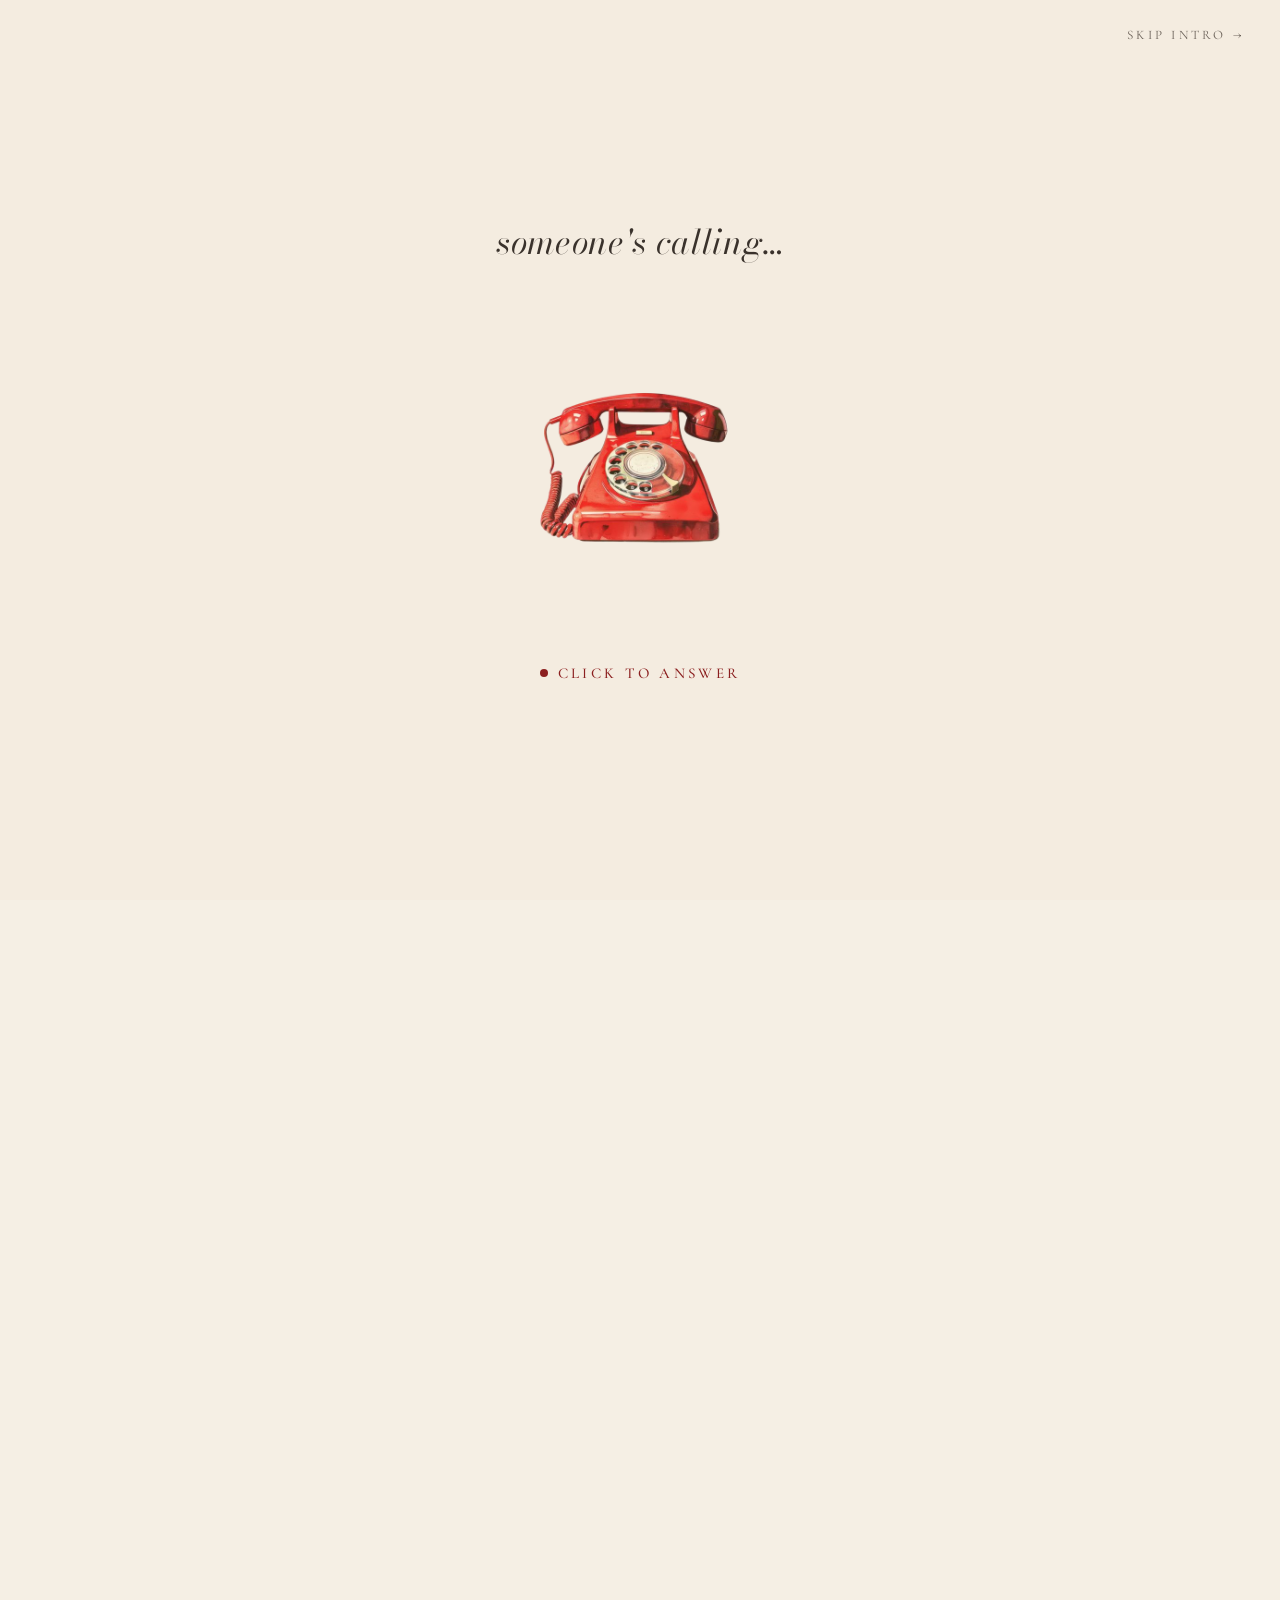
==== index.html @ 3318fb6b "Iteration 2: hero cutout, deeper red, nav font, resume frame, content dark - index.html: intro bg of" ====
<!doctype html>
<html lang="en">
<head>
<meta charset="utf-8">
<meta name="viewport" content="width=device-width,initial-scale=1">
<title>Chanel Holt — Portfolio</title>
<link rel="preconnect" href="https://fonts.googleapis.com">
<link rel="preconnect" href="https://fonts.gstatic.com" crossorigin>
<link href="https://fonts.googleapis.com/css2?family=Bodoni+Moda:ital,opsz,wght@0,6..96,400;0,6..96,600;0,6..96,700;0,6..96,800;1,6..96,400;1,6..96,700&family=Cormorant+Garamond:ital,wght@0,300;0,400;0,500;0,600;1,400&family=Pinyon+Script&family=Inter:wght@300;400;500;600&display=swap" rel="stylesheet">
<link rel="stylesheet" href="shared.css">
<style>
html,body{height:100%;overflow-x:hidden}
body{overflow-y:auto}

/* ===== INTRO (ring) ===== */
.intro{
  position:fixed;inset:0;z-index:100;background:#f4ece0;
  display:grid;place-items:center;
  transition:opacity .7s var(--ease),visibility .7s;
  will-change:opacity,transform,filter;
}
.intro.zooming{
  animation:introZoom 1s cubic-bezier(.6,0,.4,1) forwards;
}
.intro.done{opacity:0;visibility:hidden;pointer-events:none}
@keyframes introZoom{
  0%{transform:scale(1);filter:blur(0)}
  60%{transform:scale(2.2);filter:blur(6px);opacity:1}
  100%{transform:scale(3.6);filter:blur(22px);opacity:0}
}
.skip{
  position:absolute;top:24px;right:30px;
  font-family:var(--serif-text);font-size:13px;letter-spacing:.25em;text-transform:uppercase;
  color:var(--muted);
}
.skip:hover{color:var(--red)}
.phone-stage{position:relative;display:grid;place-items:center;gap:26px;width:min(560px,90vw)}
.ring-caption{
  font-family:var(--serif-display);font-size:clamp(22px,3.2vw,34px);
  font-style:italic;font-weight:400;color:var(--ink-soft);
  margin:0;letter-spacing:.01em;
  opacity:0;animation:fadeUp .9s .2s var(--ease) forwards;
}
@keyframes fadeUp{from{opacity:0;transform:translateY(10px)}to{opacity:1;transform:translateY(0)}}
.phone-img-wrap{position:relative;width:min(340px,62vw);aspect-ratio:1;display:grid;place-items:center}
.phone-img-wrap img{
  width:100%;height:100%;object-fit:contain;
  transform-origin:60% 70%;
  animation:ring 1.8s var(--ease) infinite;
}
.intro.picking-up .phone-img-wrap img{animation:pickup .55s cubic-bezier(.4,1.5,.5,1) forwards}
@keyframes pickup{
  0%{transform:rotate(0) scale(1)}
  30%{transform:rotate(-22deg) scale(1.08)}
  70%{transform:rotate(10deg) scale(1.2) translateY(-10px)}
  100%{transform:rotate(-6deg) scale(1.4) translateY(-40px);opacity:.2}
}
.ring-prompt{
  display:flex;align-items:center;gap:10px;color:var(--red);
  font-family:var(--serif-text);font-size:15px;letter-spacing:.22em;text-transform:uppercase;font-weight:500;
  opacity:0;animation:fadeUp .9s .5s var(--ease) forwards;
}
.ring-prompt .dot{width:8px;height:8px;border-radius:999px;background:var(--red);animation:pulse 1.2s ease-in-out infinite}
@keyframes ring{
  0%,60%,100%{transform:rotate(0)}
  6%,18%,30%,42%{transform:rotate(-7deg)}
  12%,24%,36%,48%{transform:rotate(7deg)}
}
@keyframes pulse{0%,100%{opacity:.4;transform:scale(.9)}50%{opacity:1;transform:scale(1.2)}}
.pulse-ring{position:absolute;inset:0;pointer-events:none;display:grid;place-items:center}
.pulse-ring span{
  position:absolute;width:56%;aspect-ratio:1;border-radius:999px;
  border:1px solid var(--rose);opacity:0;
  animation:pulsate 2s var(--ease) infinite;
}
.pulse-ring span:nth-child(2){animation-delay:.45s}
.pulse-ring span:nth-child(3){animation-delay:.9s}
@keyframes pulsate{0%{transform:scale(.4);opacity:0}30%{opacity:.5}100%{transform:scale(2);opacity:0}}

/* Flash */
.flash{position:fixed;inset:0;z-index:101;background:#fff;opacity:0;pointer-events:none}
.flash.active{animation:flash .9s ease-out}
@keyframes flash{
  0%{opacity:0}
  15%{opacity:1}
  50%{opacity:.85}
  100%{opacity:0}
}

/* ===== HERO ===== */
.hero{
  position:relative;height:100vh;width:100%;
  overflow:hidden;background:#aca49c;
}
/* Cutout photo — anchored to bottom-center */
.hero-cutout{
  position:absolute;bottom:0;left:50%;transform:translateX(-50%);
  height:96vh;width:auto;max-width:none;
  object-fit:contain;object-position:bottom center;
  z-index:1;
  opacity:0;
}
.hero.reveal .hero-cutout{
  animation:cutoutReveal 1.1s .3s var(--ease) forwards;
}
@keyframes cutoutReveal{
  0%{opacity:0;transform:translateX(-50%) translateY(18px)}
  100%{opacity:1;transform:translateX(-50%) translateY(0)}
}

/* Split name layout — Chanel on left, Holt on right, face in center */
.hero-name-wrap{
  position:absolute;inset:0;z-index:2;pointer-events:none;
  opacity:0;
}
.hero.reveal .hero-name-wrap{animation:fadeUp 1s .4s var(--ease) forwards}

.hero-name-left,
.hero-name-right{
  position:absolute;
  font-family:var(--script);font-weight:400;
  font-size:clamp(72px,13vw,190px);line-height:1;
  color:#fff;
  text-shadow:0 4px 28px rgba(0,0,0,.4);
  top:40%;transform:translateY(-50%);
  z-index:2;
}
.hero-name-left{left:3vw}
.hero-name-right{right:3vw}

.hero-tag{
  position:absolute;
  left:3vw;
  top:calc(40% + clamp(72px,13vw,190px) * .55);
  font-family:var(--serif-text);font-style:italic;font-weight:500;
  font-size:clamp(16px,2vw,26px);
  color:#c0291c;
  text-shadow:0 1px 8px rgba(0,0,0,.3);
  letter-spacing:.08em;
  white-space:nowrap;
  z-index:2;
}

.hero-scroll-hint{
  position:absolute;bottom:26px;left:50%;transform:translateX(-50%);
  z-index:3;display:flex;flex-direction:column;align-items:center;gap:10px;
  font-family:var(--serif-text);font-size:13px;letter-spacing:.28em;text-transform:uppercase;
  color:#fff;mix-blend-mode:difference;
  opacity:0;
}
.hero.reveal .hero-scroll-hint{animation:bob 2.4s var(--ease) infinite, fadeUp 1s 1.2s var(--ease) forwards}
.hero-scroll-hint svg{width:16px;height:26px;stroke:#fff;fill:none;stroke-width:1.5}
@keyframes bob{0%,100%{transform:translate(-50%,0)}50%{transform:translate(-50%,8px)}}

/* ===== BAG ===== */
.bag{
  min-height:100vh;padding:100px 40px 120px;
  background:#5d1212;
  display:flex;flex-direction:column;align-items:center;justify-content:center;
}
.bag-head{text-align:center;margin-bottom:30px}
.bag-head p{margin:0}
.bag-head h1{
  margin:6px 0 0;
  font-family:var(--serif-display);
  font-size:clamp(44px,7vw,92px);
  font-style:italic;font-weight:600;letter-spacing:-.01em;line-height:1;
  color:#fff;
}
.bag-board{
  position:relative;width:min(1280px,100%);aspect-ratio: 16/9;
}
.bag-center{
  position:absolute;left:50%;top:50%;
  width:34%;
  translate:-50% -50%;
  animation:bagFloat 6s ease-in-out infinite;
}
@keyframes bagFloat{0%,100%{translate:-50% -50%}50%{translate:-50% -52%}}
.bag-center .tote-img{
  width:100%;height:auto;display:block;
  filter:drop-shadow(0 40px 50px rgba(0,0,0,.45));
}
.bag-item{
  position:absolute;display:flex;flex-direction:column;align-items:center;gap:10px;
  cursor:pointer;transition:transform .4s var(--ease);text-align:center;
  text-decoration:none;color:#fff;
  --float-amp:6px;
  --float-dur:5s;
  --float-delay:0s;
  translate:-50% -50%;
}
.bag-item .float{
  display:flex;flex-direction:column;align-items:center;gap:12px;
  animation:itemFloat var(--float-dur) ease-in-out var(--float-delay) infinite;
}
@keyframes itemFloat{
  0%,100%{transform:translateY(0)}
  50%{transform:translateY(calc(var(--float-amp) * -1))}
}
.bag-item:hover{transform:scale(1.08);z-index:5}
.bag-item .icon-wrap{
  display:grid;place-items:center;
  width:var(--size,150px);height:var(--size,150px);
}
.bag-item img{
  max-width:100%;max-height:100%;
  object-fit:contain;
  filter:drop-shadow(0 14px 20px rgba(0,0,0,.35));
  transition:filter .3s var(--ease);
}
.bag-item:hover img{filter:drop-shadow(0 22px 28px rgba(0,0,0,.5))}
.bag-item .label{
  font-family:var(--serif-display);font-size:clamp(18px,1.7vw,24px);
  font-style:normal;font-weight:400;
  letter-spacing:.005em;line-height:1.2;
  white-space:nowrap;
  color:#fff;
}

/* Symmetric layout */
.bag-item.content-item   {left:30%; top:24%; --size:165px; --float-amp:8px;  --float-dur:5.5s; --float-delay:0s}
.bag-item.skills-item    {left:70%; top:22%; --size:150px; --float-amp:10px; --float-dur:4.8s; --float-delay:.4s}
.bag-item.about-item     {left:18%; top:50%; --size:120px; --float-amp:7px;  --float-dur:5.2s; --float-delay:.8s}
.bag-item.events-item    {left:82%; top:50%; --size:140px; --float-amp:9px;  --float-dur:6s;   --float-delay:.2s}
.bag-item.experience-item{left:18%; top:78%; --size:155px; --float-amp:11px; --float-dur:5.6s; --float-delay:.6s}
.bag-item.contact-item   {left:82%; top:78%; --size:150px; --float-amp:7px;  --float-dur:5s;   --float-delay:.3s}

/* Tablet */
@media (max-width: 1024px) and (min-width: 641px){
  .bag-board{aspect-ratio: 4/5;width:100%;max-width:720px}
  .bag-center{width:42%}
  .bag-item{--size:110px!important}
  .bag-item .label{font-size:16px}
  .bag-item.content-item   {left:25%; top:14%}
  .bag-item.skills-item    {left:75%; top:14%}
  .bag-item.about-item     {left:15%; top:44%}
  .bag-item.events-item    {left:85%; top:44%}
  .bag-item.experience-item{left:18%; top:78%}
  .bag-item.contact-item   {left:82%; top:78%}
}
/* Mobile */
@media (max-width: 640px){
  .bag{padding:60px 12px 80px}
  .bag-board{aspect-ratio:3/4;width:100%}
  .bag-center{width:50%}
  .bag-item{--size:78px!important}
  .bag-item .label{font-size:13px}
  .bag-item.content-item   {left:28%; top:11%}
  .bag-item.skills-item    {left:72%; top:11%}
  .bag-item.about-item     {left:14%; top:44%}
  .bag-item.events-item    {left:86%; top:44%}
  .bag-item.experience-item{left:18%; top:80%}
  .bag-item.contact-item   {left:82%; top:80%}
}

@media (max-width:860px){
  .hero-name-left,.hero-name-right{font-size:clamp(52px,11vw,120px)}
  .hero-tag{font-size:clamp(12px,2.8vw,16px)}
}
</style>
</head>
<body>

<!-- INTRO -->
<div class="intro" id="intro">
  <button class="skip" id="skip">Skip intro →</button>
  <div class="phone-stage" id="phone-stage">
    <div class="pulse-ring"><span></span><span></span><span></span></div>
    <p class="ring-caption">someone's calling…</p>
    <div class="phone-img-wrap">
      <img src="assets/red-phone.png" alt="Ringing red rotary phone">
    </div>
    <div class="ring-prompt"><span class="dot"></span><span>Click to answer</span></div>
  </div>
</div>
<div class="flash" id="flash"></div>

<!-- HERO -->
<section class="hero" id="hero">
  <img class="hero-cutout" src="assets/chanel-new-hero.png" alt="" aria-hidden="true">
  <div class="hero-name-wrap" aria-hidden="true">
    <span class="hero-name-left">Chanel</span>
    <span class="hero-name-right">Holt</span>
    <span class="hero-tag">Your next marketing girly</span>
  </div>
  <a class="hero-scroll-hint" href="#bag">
    <span>Scroll</span>
    <svg viewBox="0 0 16 26"><rect x="1" y="1" width="14" height="24" rx="7"/><circle cx="8" cy="8" r="1.5" fill="#fff" stroke="none"/></svg>
  </a>
</section>

<!-- BAG -->
<section class="bag" id="bag">
  <div class="bag-head">
    <h1>what's in my bag?</h1>
  </div>
  <div class="bag-board" id="bag-board"></div>
</section>

<script src="bag.js"></script>
<script>
(function(){
  const intro = document.getElementById('intro');
  const phoneStage = document.getElementById('phone-stage');
  const flash = document.getElementById('flash');
  const skip = document.getElementById('skip');
  const hero = document.getElementById('hero');

  const hash = location.hash;
  const returning =
    hash === '#bag' || hash === '#hero' ||
    sessionStorage.getItem('introSeen') === '1';

  const markSeen = () => { try{ sessionStorage.setItem('introSeen','1'); }catch(e){} };

  const endIntro = (fast) => {
    if(fast){
      intro.classList.add('done');
      hero.classList.add('reveal');
      markSeen();
      return;
    }
    intro.classList.add('picking-up');
    setTimeout(()=>{ flash.classList.add('active'); }, 400);
    setTimeout(()=>{ intro.classList.add('zooming'); hero.classList.add('reveal'); }, 520);
    setTimeout(()=>{ intro.classList.add('done'); markSeen(); }, 1500);
    setTimeout(()=>{ flash.classList.remove('active'); }, 1500);
  };

  if(returning){
    endIntro(true);
    if(hash){
      requestAnimationFrame(()=>{
        const target = document.querySelector(hash);
        if(target) target.scrollIntoView({block:'start'});
      });
    }
  } else {
    phoneStage.addEventListener('click', ()=>endIntro(false));
    skip.addEventListener('click', (e)=>{e.stopPropagation(); endIntro(true);});
    setTimeout(()=>{ if(!intro.classList.contains('done') && !intro.classList.contains('zooming')) endIntro(false); }, 14000);
  }

  if(window.renderBag) window.renderBag(document.getElementById('bag-board'));
})();
</script>
</body>
</html>
---- shared.css ----
@import url('https://fonts.googleapis.com/css2?family=Cinzel+Decorative:wght@400;700&display=swap');

/* ============ SHARED STYLES for Chanel Holt portfolio ============ */
:root{
  --cream:#F5EFE4;
  --cream-2:#EFE7D9;
  --ink:#1A1714;
  --ink-soft:#3a322c;
  --muted:#6b6259;
  --red:#8B1F1F;
  --red-deep:#5d1515;
  --rose:#C9806F;
  --line:#d9cfc0;
  --serif-display: "Bodoni Moda", "Playfair Display", serif;
  --serif-text: "Cormorant Garamond", "Playfair Display", serif;
  --script: "Pinyon Script";
  --sans: "Inter", sans-serif;
  --ease:cubic-bezier(.22,1,.36,1);
}
*,*::before,*::after{box-sizing:border-box}
html,body{margin:0;background:var(--cream);color:var(--ink);font-family:var(--sans);line-height:1.6;-webkit-font-smoothing:antialiased}
html{scroll-behavior:smooth}
body.locked{overflow:hidden}
img,video,svg{display:block;max-width:100%}
a{color:inherit;text-decoration:none}
button{background:none;border:0;cursor:pointer;color:inherit;font:inherit}
:focus-visible{outline:2px solid var(--red);outline-offset:3px}
.sr-only{position:absolute;width:1px;height:1px;clip:rect(0 0 0 0);overflow:hidden}

/* ============ NAV ============ */
.nav{
  position:fixed;top:0;left:0;right:0;z-index:40;
  display:flex;justify-content:space-between;align-items:center;
  padding:18px 40px;
  background:rgba(245,239,228,.88);
  backdrop-filter:blur(12px);
  border-bottom:1px solid rgba(217,207,192,.6);
}
.nav.on-dark{
  background:rgba(20,16,14,.7);
  border-bottom-color:rgba(255,255,255,.08);
}
.nav.on-dark .brand{color:#f5efe4}
.nav.on-dark a{color:rgba(245,239,228,.78)}
.nav.on-dark a.active{color:#fff}
.nav .brand{
  font-family:'Cinzel Decorative', serif;
  font-size:20px;letter-spacing:.06em;line-height:1;color:var(--ink);padding-top:2px;
}
.nav ul{list-style:none;display:flex;gap:26px;margin:0;padding:0}
.nav-toggle{
  display:none;background:transparent;border:0;padding:6px;cursor:pointer;
  width:36px;height:36px;position:relative;z-index:42;
}
.nav-toggle span{
  display:block;width:22px;height:1.5px;background:var(--ink);margin:5px auto;
  transition:transform .3s var(--ease),opacity .2s var(--ease);
}
.nav.on-dark .nav-toggle span{background:#f5efe4}
.nav-toggle[aria-expanded="true"] span:nth-child(1){transform:translateY(6.5px) rotate(45deg)}
.nav-toggle[aria-expanded="true"] span:nth-child(2){opacity:0}
.nav-toggle[aria-expanded="true"] span:nth-child(3){transform:translateY(-6.5px) rotate(-45deg)}
.nav a{
  font-family:var(--serif-text);font-size:15px;letter-spacing:.18em;
  text-transform:uppercase;color:var(--ink-soft);
  padding:6px 0;position:relative;font-weight:500;
}
.nav a::after{
  content:"";position:absolute;left:0;bottom:0;width:100%;height:1px;
  background:currentColor;transform:scaleX(0);transform-origin:left;
  transition:transform .3s var(--ease);
}
.nav a:hover::after,.nav a.active::after{transform:scaleX(1)}
.nav a.active{color:var(--red)}
.nav.on-dark a.active{color:#fff}

/* ============ SUBPAGE SHELL ============ */
.page{min-height:100vh;padding-top:92px}
.page-enter{opacity:0;animation:pgEnter .6s var(--ease) forwards}
@keyframes pgEnter{to{opacity:1}}
.back-to-bag{
  position:fixed;left:40px;bottom:30px;z-index:30;
  display:inline-flex;align-items:center;gap:10px;
  font-family:var(--serif-text);font-size:14px;letter-spacing:.2em;
  text-transform:uppercase;color:var(--ink-soft);
  background:rgba(245,239,228,.9);backdrop-filter:blur(8px);
  padding:12px 20px;border:1px solid var(--line);border-radius:999px;
  transition:all .25s var(--ease);
}
.back-to-bag:hover{color:var(--red);border-color:var(--red);transform:translateY(-2px)}
.back-to-bag svg{width:16px;height:16px;stroke:currentColor;fill:none;stroke-width:1.8}
body.dark .back-to-bag{
  background:rgba(20,16,14,.7);color:#f5efe4;border-color:rgba(255,255,255,.15);
}

/* ============ TYPE ============ */
.eyebrow{
  font-family:var(--script);
  font-size:clamp(36px,4.5vw,54px);line-height:1;
  color:var(--red);margin:0 0 8px;
}
.display{
  font-family:var(--serif-display);
  font-size:clamp(40px,9vw,140px);line-height:.9;font-weight:800;
  letter-spacing:-.02em;margin:0 0 32px;
  font-variation-settings:"opsz" 96;
}
.display.italic{font-style:italic}
.display.cond{letter-spacing:-.015em}
.container{max-width:1200px;margin:0 auto;padding:0 40px}

@media (max-width: 860px){
  .nav{padding:14px 20px;flex-wrap:wrap}
  .nav-toggle{display:block;order:2}
  .nav ul{
    display:none;order:3;width:100%;
    flex-direction:column;gap:18px;padding:24px 4px 8px;margin:12px 0 0;
    border-top:1px solid rgba(217,207,192,.5);
  }
  .nav.open ul{display:flex}
  .nav ul li a{display:block;padding:4px 0}
  .back-to-bag{left:20px;bottom:20px;padding:10px 16px;font-size:12px}
  .container{padding:0 20px}
  .page{padding-top:76px}
}
@media (prefers-reduced-motion: reduce){
  *{animation-duration:.001ms!important;transition-duration:.001ms!important}
}
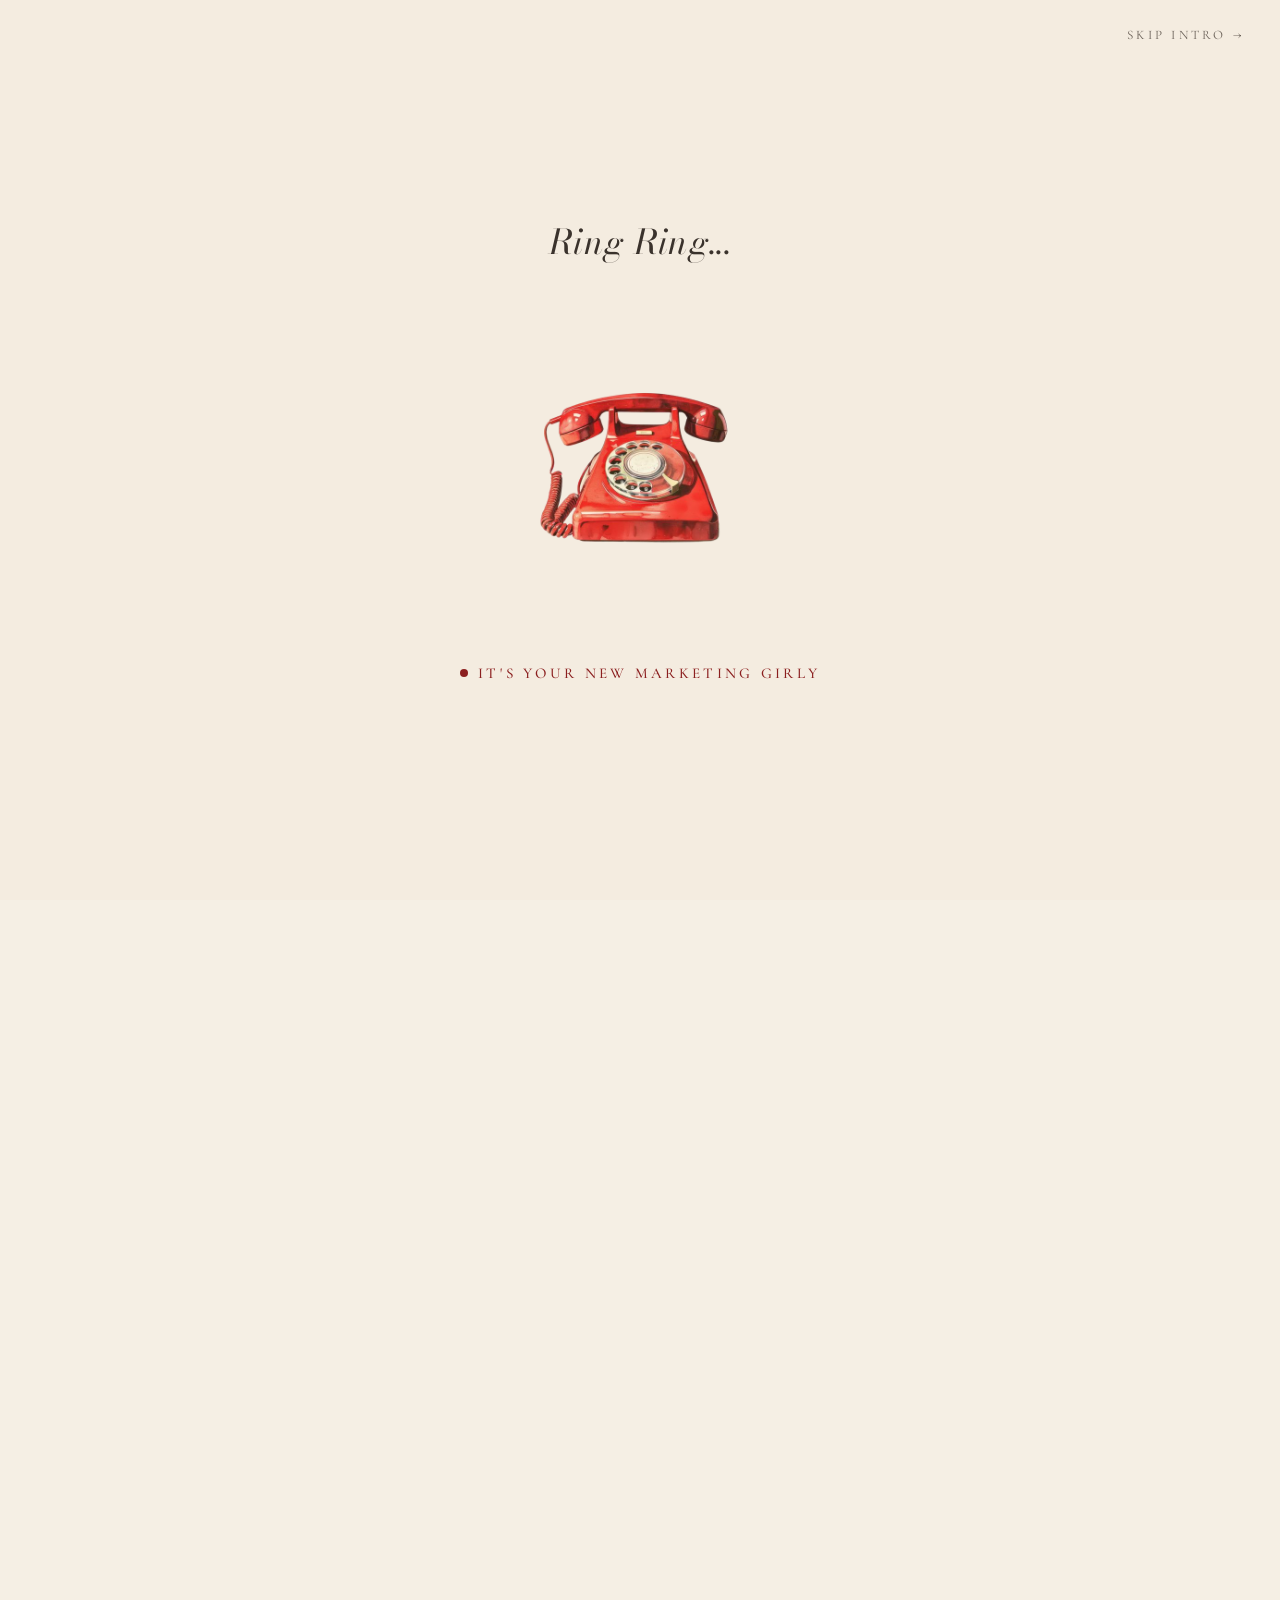
==== commit 5445486a: "Change wording on intro" ====
--- a/index.html
+++ b/index.html
@@ -92,12 +92,12 @@
   position:relative;height:100vh;width:100%;
   overflow:hidden;background:#aca49c;
 }
-/* Cutout photo — anchored to bottom-center */
+/* Cutout photo — anchored to bottom-center, sits IN FRONT of the names */
 .hero-cutout{
   position:absolute;bottom:0;left:50%;transform:translateX(-50%);
   height:96vh;width:auto;max-width:none;
   object-fit:contain;object-position:bottom center;
-  z-index:1;
+  z-index:3;   /* above text (z-index:1) and above name-wrap (z-index:1) */
   opacity:0;
 }
 .hero.reveal .hero-cutout{
@@ -110,7 +110,7 @@
 
 /* Split name layout — Chanel on left, Holt on right, face in center */
 .hero-name-wrap{
-  position:absolute;inset:0;z-index:2;pointer-events:none;
+  position:absolute;inset:0;z-index:1;pointer-events:none;
   opacity:0;
 }
 .hero.reveal .hero-name-wrap{animation:fadeUp 1s .4s var(--ease) forwards}
@@ -119,26 +119,37 @@
 .hero-name-right{
   position:absolute;
   font-family:var(--script);font-weight:400;
-  font-size:clamp(72px,13vw,190px);line-height:1;
+  font-size:clamp(72px,13vw,210px);line-height:1;
   color:#fff;
   text-shadow:0 4px 28px rgba(0,0,0,.4);
-  top:40%;transform:translateY(-50%);
-  z-index:2;
-}
-.hero-name-left{left:3vw}
-.hero-name-right{right:3vw}
+  top:42%;transform:translateY(-50%);
+  z-index:1;
+  white-space:nowrap;
+}
+/* Right edge of "Chanel" sits just left of center — text grows leftward */
+.hero-name-left{
+  right:58%;
+  text-align:right;
+}
+/* Left edge of "Holt" sits just right of center — text grows rightward */
+.hero-name-right{
+  left:53%;
+  text-align:left;
+}
 
 .hero-tag{
   position:absolute;
-  left:3vw;
-  top:calc(40% + clamp(72px,13vw,190px) * .55);
+  /* Sit clear of her body so the full tagline is readable */
+  right:62%;
+  top:calc(42% + clamp(72px,13vw,210px) * .52);
+  text-align:right;
   font-family:var(--serif-text);font-style:italic;font-weight:500;
   font-size:clamp(16px,2vw,26px);
   color:#c0291c;
   text-shadow:0 1px 8px rgba(0,0,0,.3);
   letter-spacing:.08em;
   white-space:nowrap;
-  z-index:2;
+  z-index:1;
 }
 
 .hero-scroll-hint{
@@ -255,8 +266,8 @@
 }
 
 @media (max-width:860px){
-  .hero-name-left,.hero-name-right{font-size:clamp(52px,11vw,120px)}
-  .hero-tag{font-size:clamp(12px,2.8vw,16px)}
+  .hero-name-left,.hero-name-right{font-size:clamp(44px,10vw,100px);top:36%}
+  .hero-tag{font-size:clamp(12px,2.8vw,16px);top:calc(36% + clamp(44px,10vw,100px) * .52)}
 }
 </style>
 </head>
@@ -267,11 +278,11 @@
   <button class="skip" id="skip">Skip intro →</button>
   <div class="phone-stage" id="phone-stage">
     <div class="pulse-ring"><span></span><span></span><span></span></div>
-    <p class="ring-caption">someone's calling…</p>
+    <p class="ring-caption">Ring Ring...</p>
     <div class="phone-img-wrap">
       <img src="assets/red-phone.png" alt="Ringing red rotary phone">
     </div>
-    <div class="ring-prompt"><span class="dot"></span><span>Click to answer</span></div>
+    <div class="ring-prompt"><span class="dot"></span><span>it's your new marketing girly</span></div>
   </div>
 </div>
 <div class="flash" id="flash"></div>
@@ -282,7 +293,7 @@
   <div class="hero-name-wrap" aria-hidden="true">
     <span class="hero-name-left">Chanel</span>
     <span class="hero-name-right">Holt</span>
-    <span class="hero-tag">Your next marketing girly</span>
+    <span class="hero-tag">Digital Marketing</span>
   </div>
   <a class="hero-scroll-hint" href="#bag">
     <span>Scroll</span>
